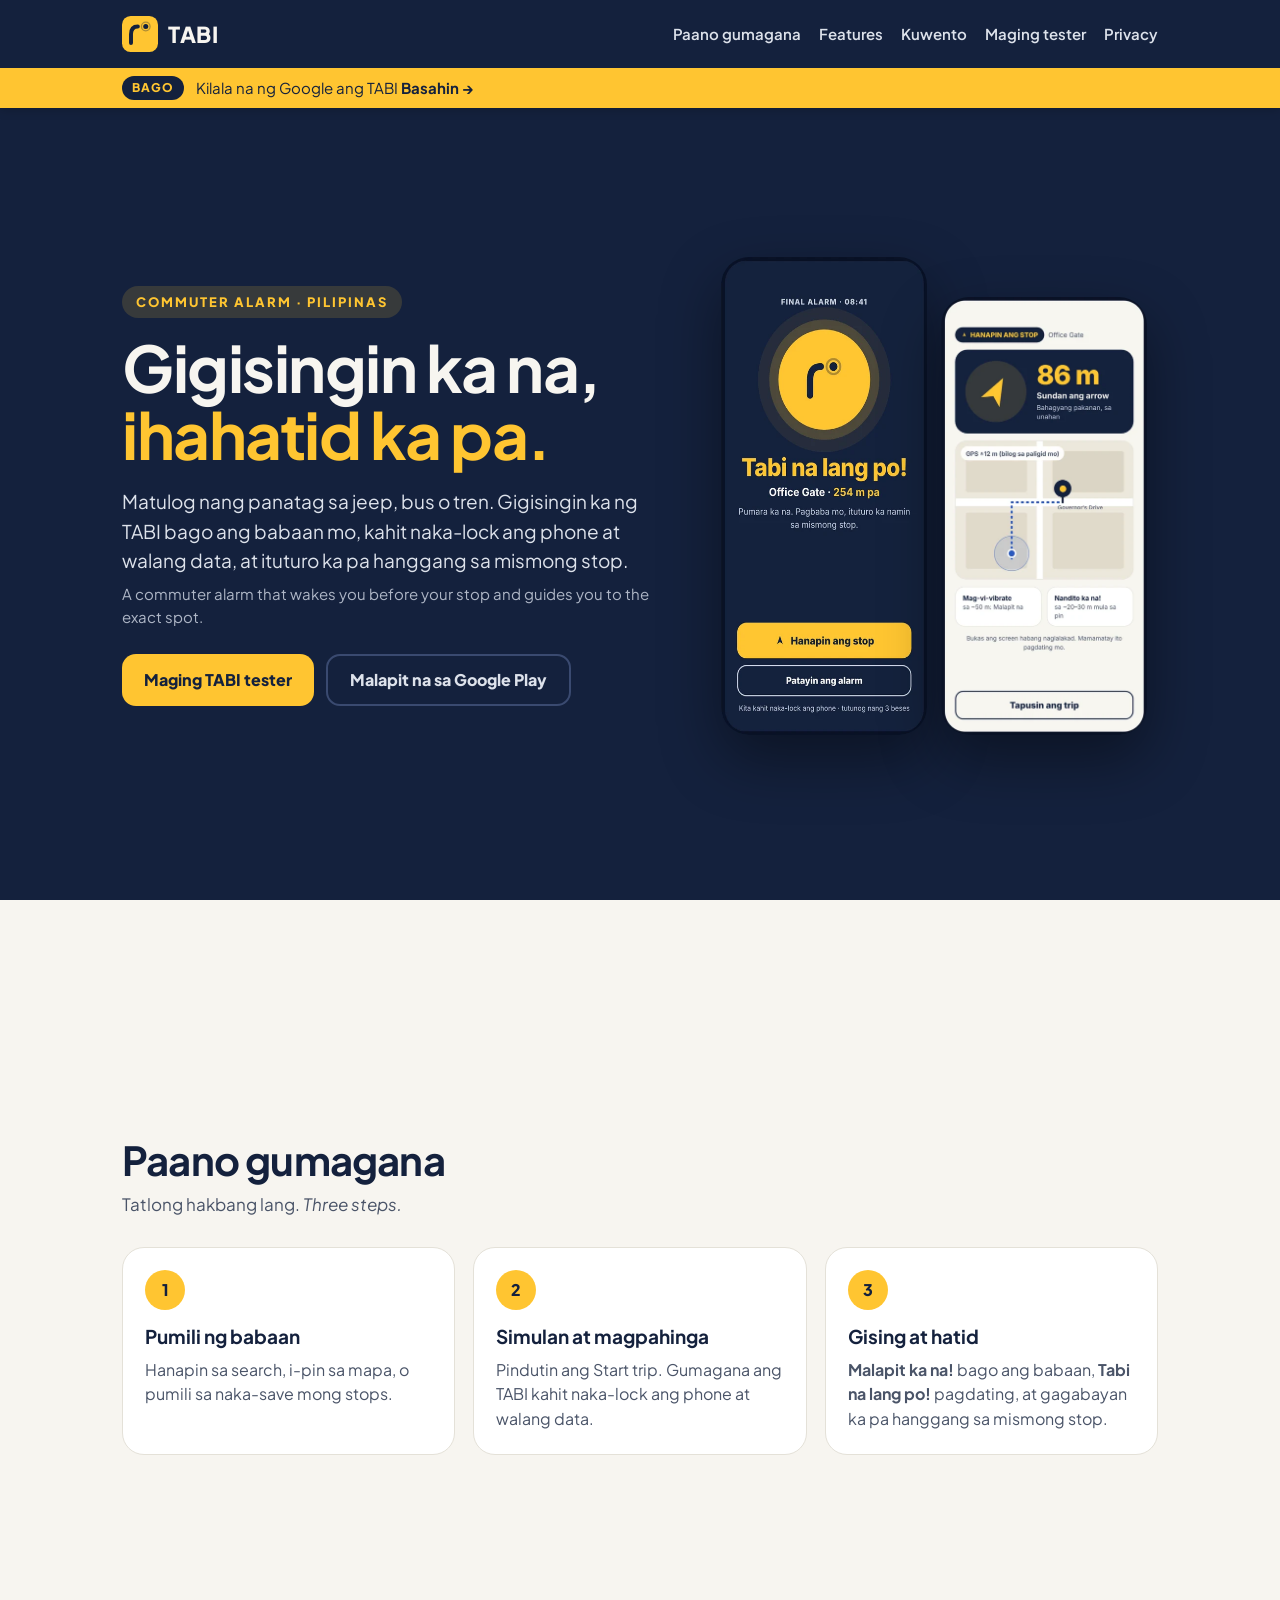
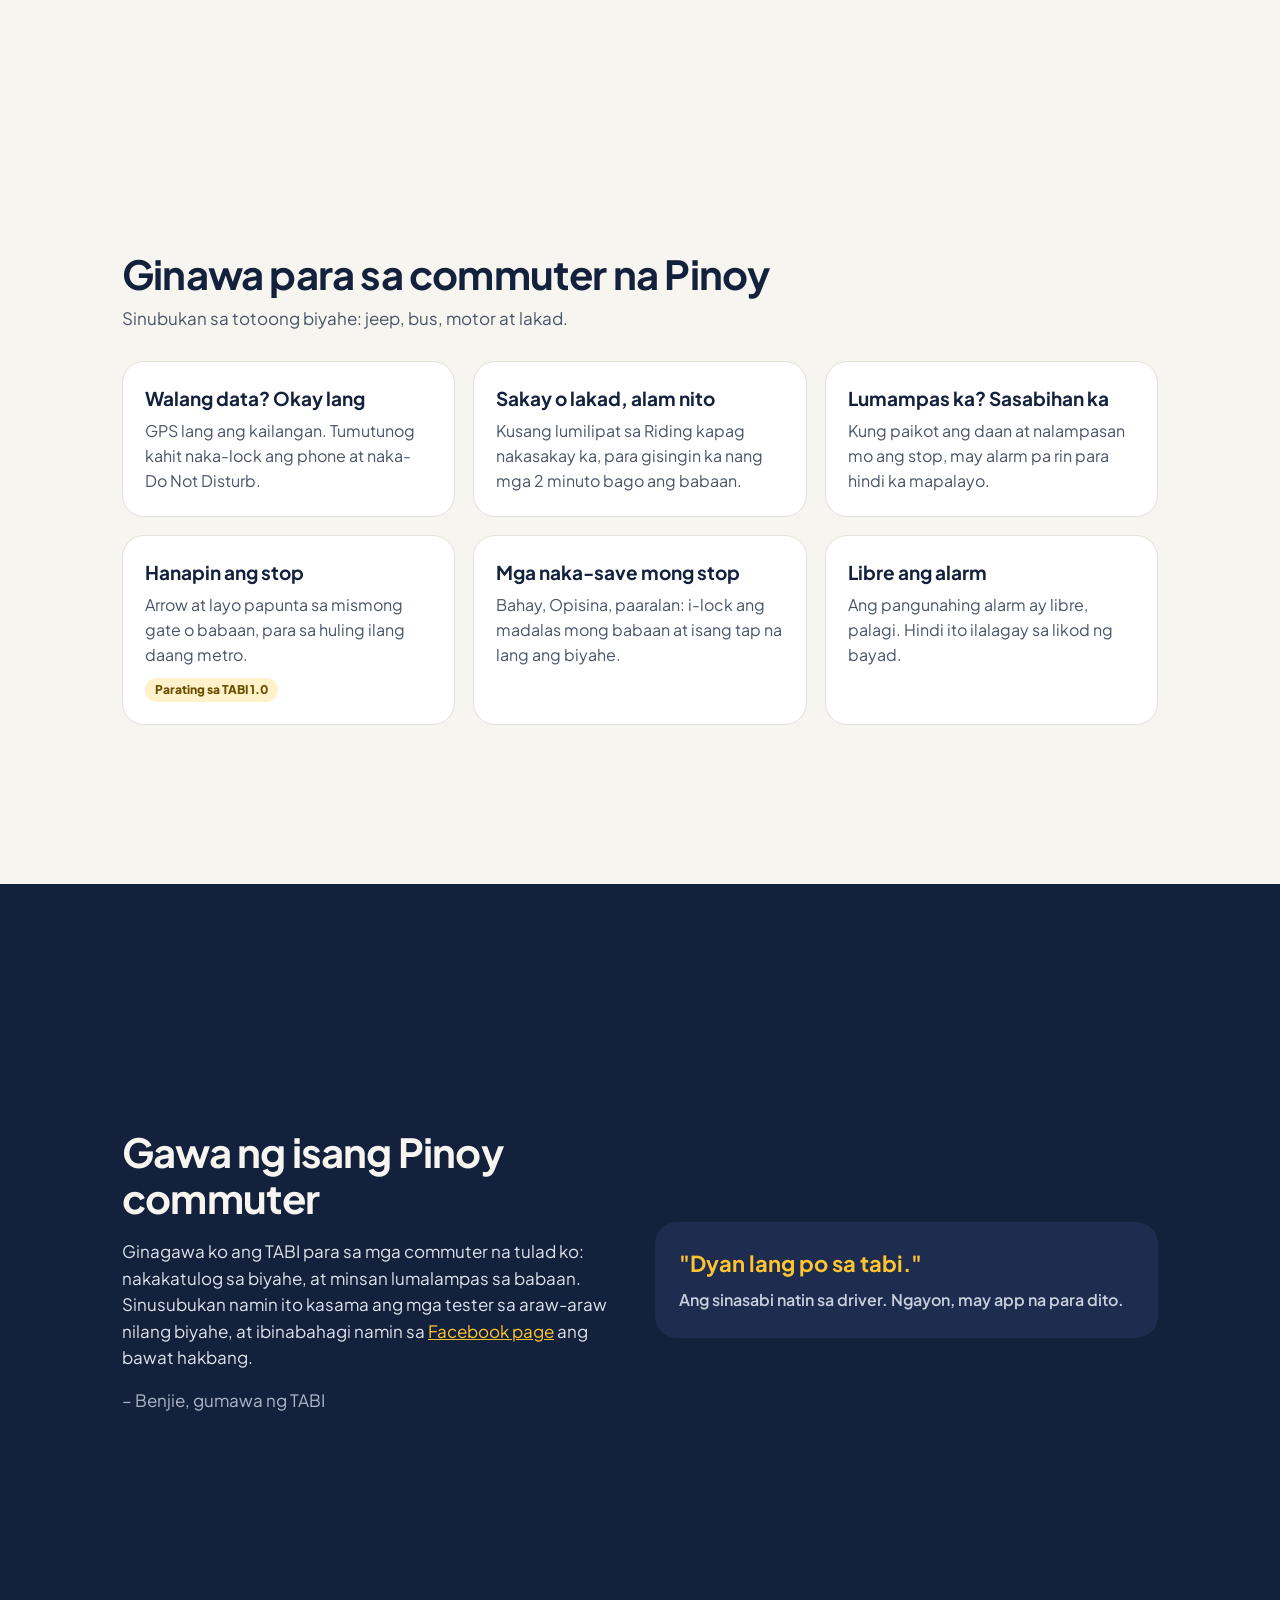
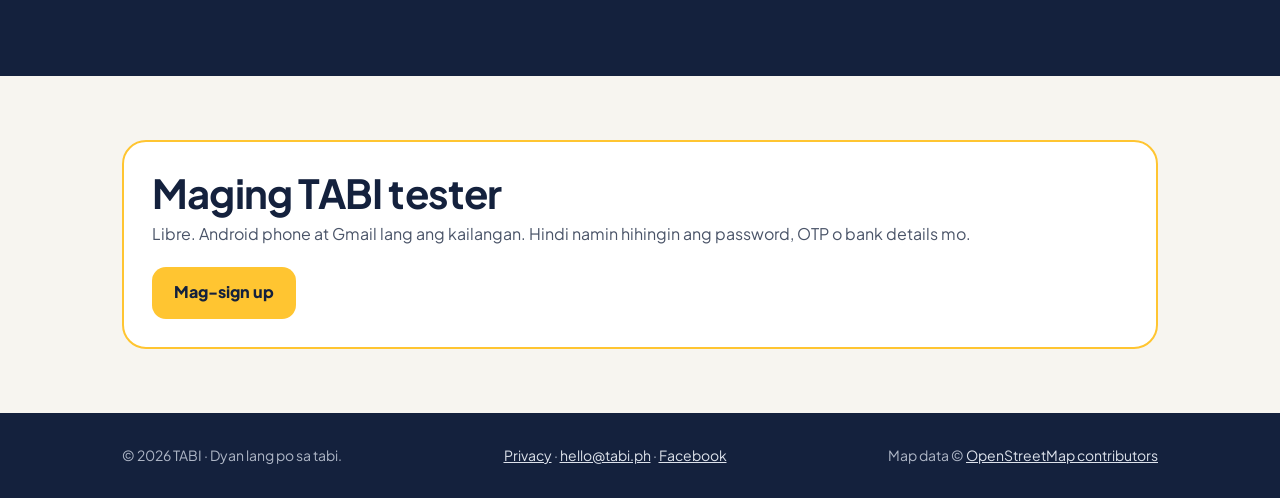
==== index.html @ 64590463 "Add files via upload" ====
<!doctype html>
<html lang="fil" class="snap">
<head>
<meta charset="utf-8">
<meta name="viewport" content="width=device-width, initial-scale=1">
<title>TABI: Gigisingin ka na, ihahatid ka pa</title>
<meta name="description" content="TABI is a commuter alarm for the Philippines. It wakes you before your stop, even with the phone locked and no data, and guides you to the exact babaan. Para sa jeep, bus, tren at lakad.">
<meta property="og:title" content="TABI: Gigisingin ka na, ihahatid ka pa">
<meta property="og:description" content="Commuter alarm para sa jeep, bus, tren at lakad. Dyan lang po sa tabi.">
<meta property="og:image" content="https://tabi.ph/img/alarm.webp">
<meta name="theme-color" content="#14213D">
<link rel="icon" href="data:image/svg+xml,%3Csvg xmlns='http://www.w3.org/2000/svg' viewBox='0 0 100 100'%3E%3Crect width='100' height='100' rx='24' fill='%23FFC531'/%3E%3Cpath d='M25 75V51C25 35 32 29 44 29' stroke='%2314213D' stroke-width='11' stroke-linecap='round' fill='none'/%3E%3Ccircle cx='66' cy='29' r='7' fill='%2314213D'/%3E%3C/svg%3E">
<link rel="preconnect" href="https://fonts.googleapis.com">
<link rel="stylesheet" href="https://fonts.googleapis.com/css2?family=Plus+Jakarta+Sans:wght@400;600;700;800&display=swap">
<link rel="stylesheet" href="style.css">
</head>
<body>

<header class="nav">
  <div class="wrap">
    <a class="brand" href="./">
      <svg viewBox="0 0 100 100" aria-hidden="true"><rect width="100" height="100" rx="24" fill="#FFC531"/><path d="M25 75V51C25 35 32 29 44 29" stroke="#14213D" stroke-width="11" stroke-linecap="round" fill="none"/><circle cx="66" cy="29" r="12" fill="none" stroke="#14213D" stroke-width="3.5" opacity=".35"/><circle cx="66" cy="29" r="7" fill="#14213D"/></svg>
      TABI
    </a>
    <nav aria-label="Main">
      <a href="#paano">Paano gumagana</a>
      <a href="#features">Features</a>
      <a href="kuwento/">Kuwento</a>
      <a href="#tester">Maging tester</a>
      <a href="privacy/">Privacy</a>
    </nav>
  </div>
    <div class="billboard"><div class="wrap"><span class="bb-tag">Bago</span><a id="bb-link" href="kuwento/#2026-11-12"><span id="bb-text">Kilala na ng Google ang TABI</span> <strong>Basahin →</strong></a></div></div>
</header>

<main>
  <section class="hero">
    <div class="wrap">
      <div>
        <span class="pill">COMMUTER ALARM · PILIPINAS</span>
        <h1>Gigisingin ka na,<br><span>ihahatid ka pa.</span></h1>
        <p class="lead">Matulog nang panatag sa jeep, bus o tren. Gigisingin ka ng TABI bago ang babaan mo, kahit naka-lock ang phone at walang data, at ituturo ka pa hanggang sa mismong stop.
          <span class="en">A commuter alarm that wakes you before your stop and guides you to the exact spot.</span></p>
        <div class="cta">
          <a class="btn primary" href="https://forms.gle/2W7G9WUZE3vAwLQt9">Maging TABI tester</a>
          <span class="btn ghost" aria-disabled="true">Malapit na sa Google Play</span>
        </div>
      </div>
      <div class="phones">
        <img src="img/alarm.webp" alt="TABI final alarm screen: Tabi na lang po! Office Gate, 254 m pa" width="420" height="910">
        <img src="img/hanapin.webp" alt="TABI Hanapin ang stop screen: an arrow and 86 m to the stop" width="420" height="910">
      </div>
    </div>
  </section>

  <section id="paano">
    <div class="wrap">
      <h2>Paano gumagana</h2>
      <p class="sub">Tatlong hakbang lang. <em>Three steps.</em></p>
      <div class="steps">
        <div class="card"><div class="num">1</div><h3>Pumili ng babaan</h3><p>Hanapin sa search, i-pin sa mapa, o pumili sa naka-save mong stops.</p></div>
        <div class="card"><div class="num">2</div><h3>Simulan at magpahinga</h3><p>Pindutin ang Start trip. Gumagana ang TABI kahit naka-lock ang phone at walang data.</p></div>
        <div class="card"><div class="num">3</div><h3>Gising at hatid</h3><p><strong>Malapit ka na!</strong> bago ang babaan, <strong>Tabi na lang po!</strong> pagdating, at gagabayan ka pa hanggang sa mismong stop.</p></div>
      </div>
    </div>
  </section>

  <section id="features" style="padding-top:0">
    <div class="wrap">
      <h2>Ginawa para sa commuter na Pinoy</h2>
      <p class="sub">Sinubukan sa totoong biyahe: jeep, bus, motor at lakad.</p>
      <div class="feats">
        <div class="card"><h3>Walang data? Okay lang</h3><p>GPS lang ang kailangan. Tumutunog kahit naka-lock ang phone at naka-Do Not Disturb.</p></div>
        <div class="card"><h3>Sakay o lakad, alam nito</h3><p>Kusang lumilipat sa Riding kapag nakasakay ka, para gisingin ka nang mga 2 minuto bago ang babaan.</p></div>
        <div class="card"><h3>Lumampas ka? Sasabihan ka</h3><p>Kung paikot ang daan at nalampasan mo ang stop, may alarm pa rin para hindi ka mapalayo.</p></div>
        <div class="card"><h3>Hanapin ang stop</h3><p>Arrow at layo papunta sa mismong gate o babaan, para sa huling ilang daang metro.</p><span class="tag">Parating sa TABI 1.0</span></div>
        <div class="card"><h3>Mga naka-save mong stop</h3><p>Bahay, Opisina, paaralan: i-lock ang madalas mong babaan at isang tap na lang ang biyahe.</p></div>
        <div class="card"><h3>Libre ang alarm</h3><p>Ang pangunahing alarm ay libre, palagi. Hindi ito ilalagay sa likod ng bayad.</p></div>
      </div>
    </div>
  </section>

  <section class="band">
    <div class="wrap story">
      <div>
        <h2>Gawa ng isang Pinoy commuter</h2>
        <p>Ginagawa ko ang TABI para sa mga commuter na tulad ko: nakakatulog sa biyahe, at minsan lumalampas sa babaan. Sinusubukan namin ito kasama ang mga tester sa araw-araw nilang biyahe, at ibinabahagi namin sa <a href="https://www.facebook.com/profile.php?id=61596019177519" style="color:#FFC531">Facebook page</a> ang bawat hakbang.</p>
        <p style="color:#AEB6C6">– Benjie, gumawa ng TABI</p>
      </div>
      <div class="quote">"Dyan lang po sa tabi."<br><span style="font-size:16px;color:#C9CFDB;font-weight:600">Ang sinasabi natin sa driver. Ngayon, may app na para dito.</span></div>
    </div>
  </section>

  <section id="tester">
    <div class="wrap">
      <div class="tester">
        <div>
          <h2 style="margin:0">Maging TABI tester</h2>
          <p>Libre. Android phone at Gmail lang ang kailangan. Hindi namin hihingin ang password, OTP o bank details mo.</p>
        </div>
        <a class="btn primary" href="https://forms.gle/2W7G9WUZE3vAwLQt9">Mag-sign up</a>
      </div>
    </div>
  </section>
</main>

<footer>
  <div class="wrap">
    <div>© 2026 TABI · Dyan lang po sa tabi.</div>
    <div><a href="privacy/">Privacy</a> · <a href="mailto:hello@tabi.ph">hello@tabi.ph</a> · <a href="https://www.facebook.com/profile.php?id=61596019177519">Facebook</a></div>
    <div>Map data © <a href="https://www.openstreetmap.org/copyright">OpenStreetMap contributors</a></div>
  </div>
</footer>
<script src="bb.js"></script>
</body>
</html>
---- style.css ----
:root{--navy:#14213D;--navy2:#1D2C4F;--yellow:#FFC531;--paper:#F7F5F0;--ink:#14213D;--muted:#4A5468;--line:#E4E1D8}
*{box-sizing:border-box}
html{scroll-behavior:smooth}
body{margin:0;font-family:'Plus Jakarta Sans',Inter,system-ui,sans-serif;color:var(--ink);background:var(--paper);line-height:1.55}
a{color:inherit}
.wrap{max-width:1080px;margin:0 auto;padding:0 22px}
.nav{background:var(--navy);color:var(--paper);position:sticky;top:0;z-index:10;box-shadow:0 2px 10px rgba(0,0,0,.18)}

.nav .wrap{display:flex;align-items:center;justify-content:space-between;gap:16px;min-height:68px;flex-wrap:wrap}
.brand{display:flex;align-items:center;gap:10px;text-decoration:none;font-weight:800;font-size:22px;letter-spacing:.5px}
.brand svg{width:36px;height:36px}
.nav nav{display:flex;gap:18px;flex-wrap:wrap}
.nav nav a{text-decoration:none;font-weight:600;font-size:15px;color:#DDE2EB;padding:8px 0}
.nav nav a:hover{color:var(--yellow)}
.billboard{background:#FFC531;color:#14213D;font-size:15px}
.billboard .wrap{display:flex;align-items:center;gap:12px;min-height:44px}
.billboard a{text-decoration:none}
.bb-tag{background:#14213D;color:#FFC531;font-weight:800;font-size:12px;letter-spacing:1px;text-transform:uppercase;padding:3px 10px;border-radius:999px}
.hero{background:var(--navy);color:var(--paper);padding:48px 0 64px;overflow:hidden}
.hero .wrap{display:grid;grid-template-columns:1.1fr .9fr;gap:40px;align-items:center}
.pill{display:inline-block;padding:6px 14px;border-radius:999px;background:rgba(255,197,49,.15);color:var(--yellow);font-weight:800;font-size:13px;letter-spacing:2px}
h1{font-size:clamp(38px,6vw,64px);line-height:1.05;margin:16px 0;letter-spacing:-1.5px}
h1 span{color:var(--yellow)}
.lead{font-size:19px;color:#DDE2EB;max-width:34em}
.en{display:block;font-size:15px;color:#AEB6C6;margin-top:6px}
.cta{display:flex;gap:12px;flex-wrap:wrap;margin-top:26px}
.btn{display:inline-flex;align-items:center;justify-content:center;min-height:52px;padding:0 22px;border-radius:14px;font-weight:800;font-size:16px;text-decoration:none}
.btn.primary{background:var(--yellow);color:var(--navy)}
.btn.ghost{border:2px solid #3A4A70;color:#DDE2EB;cursor:default}
.phones{display:flex;gap:14px;justify-content:center}
.phones img{width:46%;max-width:230px;height:auto;border-radius:28px;box-shadow:0 24px 60px rgba(0,0,0,.4)}
.phones img:nth-child(2){margin-top:40px}
section{padding:64px 0}
h2{font-size:clamp(28px,4vw,40px);line-height:1.15;margin:0 0 8px;letter-spacing:-.8px}
.sub{color:var(--muted);margin:0 0 30px;font-size:17px}
.steps{display:grid;grid-template-columns:repeat(3,1fr);gap:18px}
.card{background:#fff;border:1px solid var(--line);border-radius:22px;padding:22px}
.num{width:40px;height:40px;border-radius:20px;background:var(--yellow);font-weight:800;display:flex;align-items:center;justify-content:center;margin-bottom:12px}
.card h3{margin:0 0 6px;font-size:19px}
.card p{margin:0;color:var(--muted)}
.feats{display:grid;grid-template-columns:repeat(3,1fr);gap:18px}
.tag{display:inline-block;margin-top:10px;font-size:12px;font-weight:800;color:#6B4E00;background:#FFF1C9;border-radius:999px;padding:3px 10px}
.band{background:var(--navy);color:var(--paper)}
.band .sub{color:#C9CFDB}
.story{display:grid;grid-template-columns:1fr 1fr;gap:30px;align-items:center}
.story p{color:#DDE2EB;font-size:17px}
.quote{border-left:0;background:var(--navy2);border-radius:22px;padding:24px;font-size:22px;font-weight:700;color:var(--yellow)}
.tester{display:flex;justify-content:space-between;align-items:center;gap:20px;flex-wrap:wrap;background:#fff;border:2px solid var(--yellow);border-radius:24px;padding:28px}
.tester p{margin:6px 0 0;color:var(--muted)}
footer{background:var(--navy);color:#AEB6C6;padding:32px 0;font-size:14px}
footer .wrap{display:flex;justify-content:space-between;gap:16px;flex-wrap:wrap}
footer a{color:#DDE2EB}
.doc{max-width:760px;margin:0 auto;padding:48px 22px 64px}
.doc h1{font-size:clamp(32px,5vw,44px);color:var(--ink)}
.doc h2{font-size:24px;margin-top:34px}
.doc p,.doc li{color:#2B3550;font-size:16.5px}
.doc .meta{color:var(--muted)}
.box{background:#fff;border:1px solid var(--line);border-radius:18px;padding:18px 20px}
@media (max-width:820px){
 .hero .wrap,.story{grid-template-columns:1fr}
 .steps,.feats{grid-template-columns:1fr}
 .phones img{width:44%}
}
/* Desktop: each section fills the screen and snaps into place; phones keep the normal long scroll */
@media (min-width:900px) and (min-height:640px){
 html.snap{scroll-snap-type:y proximity}
 main>section{min-height:calc(100vh - var(--hdr,68px));display:flex;align-items:center;scroll-snap-align:start;padding:48px 0}
 main>section>.wrap{width:100%}
 #features{padding-top:48px!important}
 #tester{min-height:0;padding:64px 0}
 html.snap footer{scroll-snap-align:end}
}
@media (max-width:820px){
 .nav .wrap{min-height:0;padding-top:10px;padding-bottom:4px;gap:6px}
 .nav nav{width:100%;flex-wrap:nowrap;overflow-x:auto;gap:16px}
 .nav nav a{font-size:14px;white-space:nowrap;padding:6px 0}
}
.nav .billboard .wrap{justify-content:flex-start;flex-wrap:nowrap;min-height:40px;padding-top:0;padding-bottom:0;gap:12px}
.nav .billboard a{color:#14213D}
#list li{scroll-margin-top:16px}
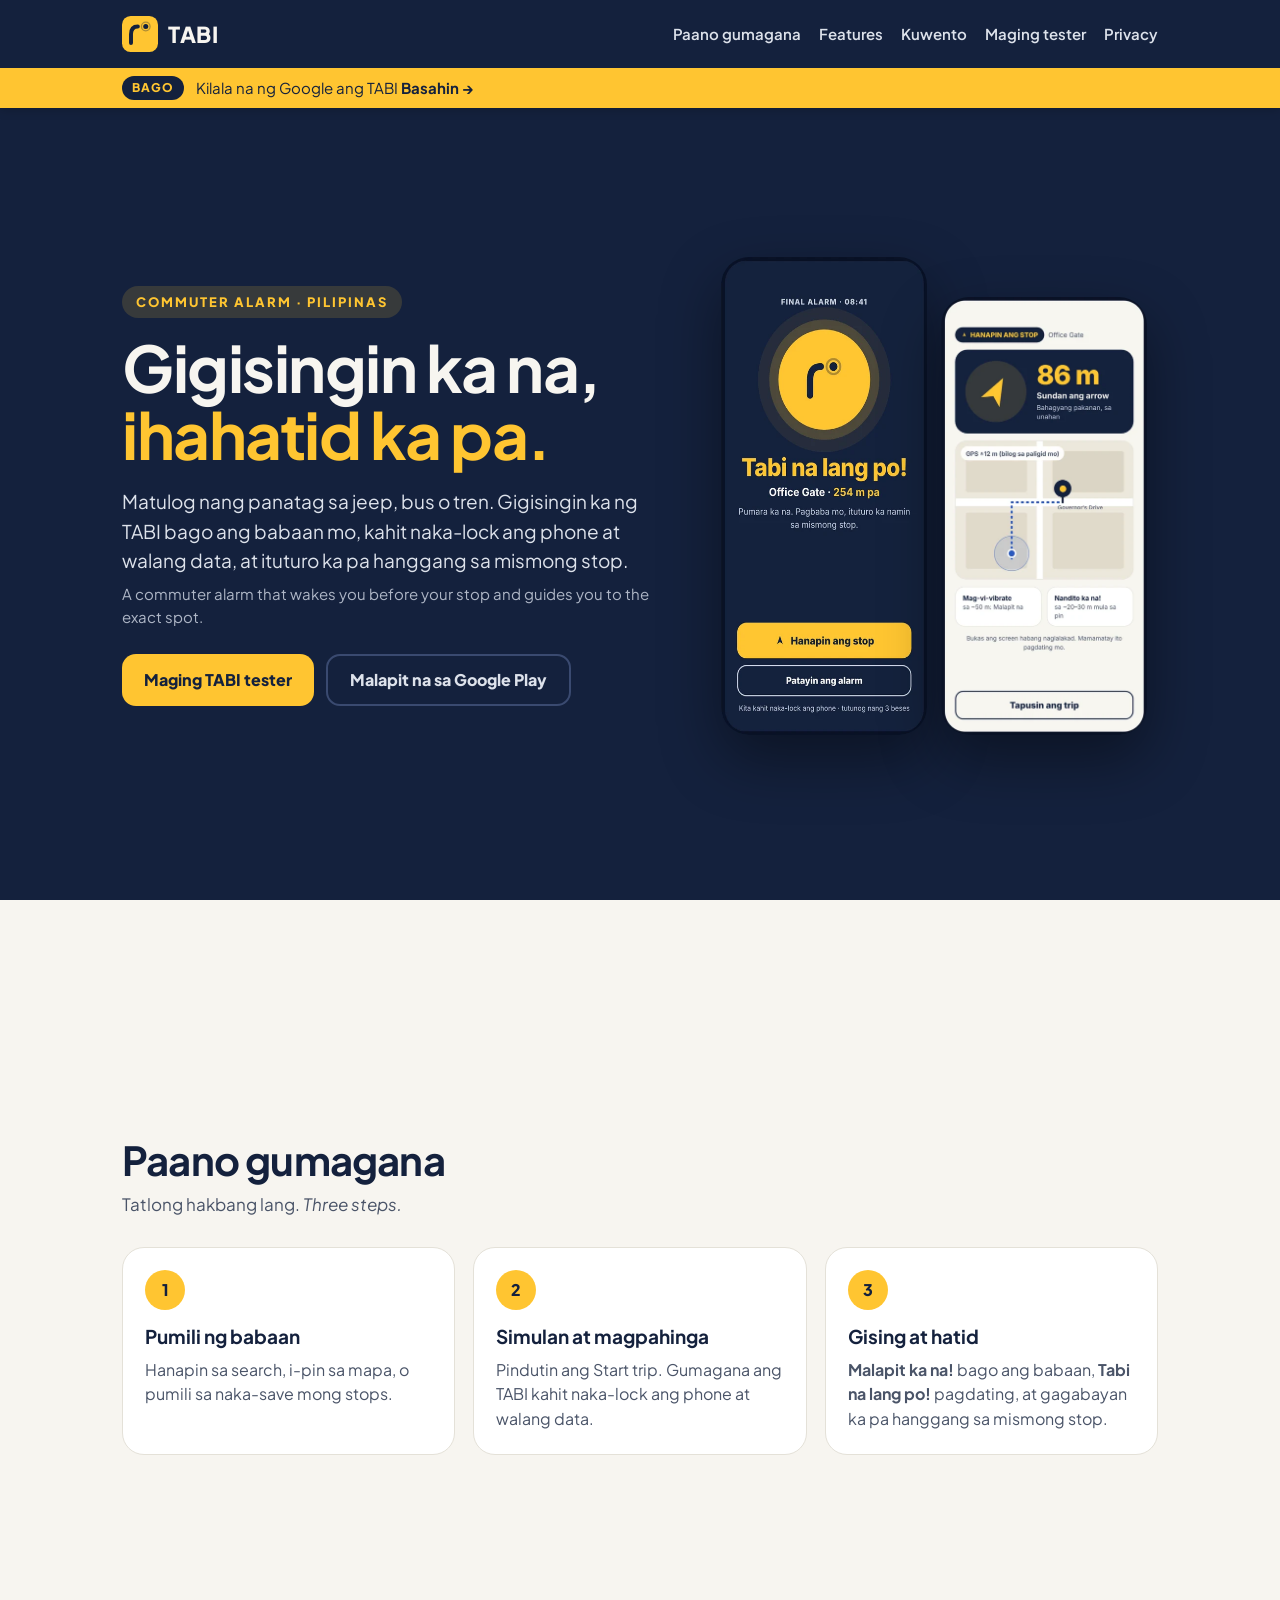
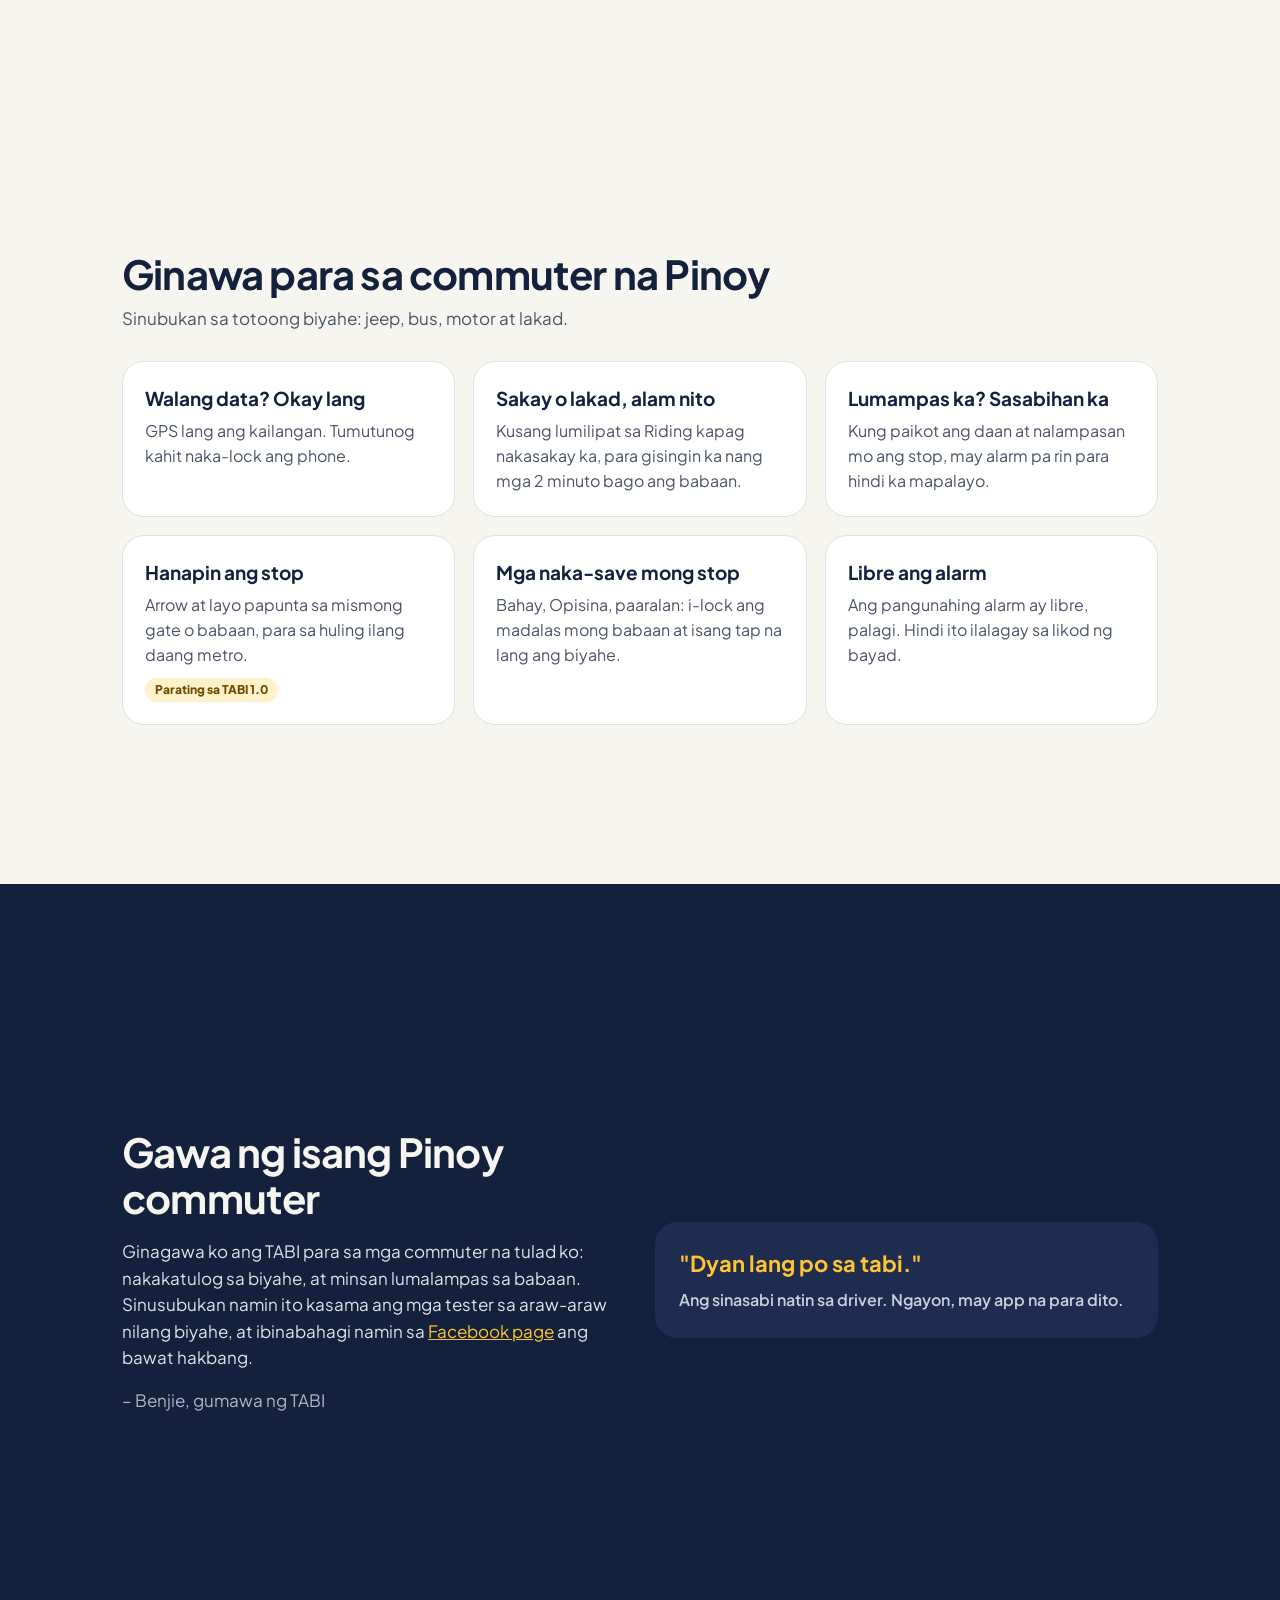
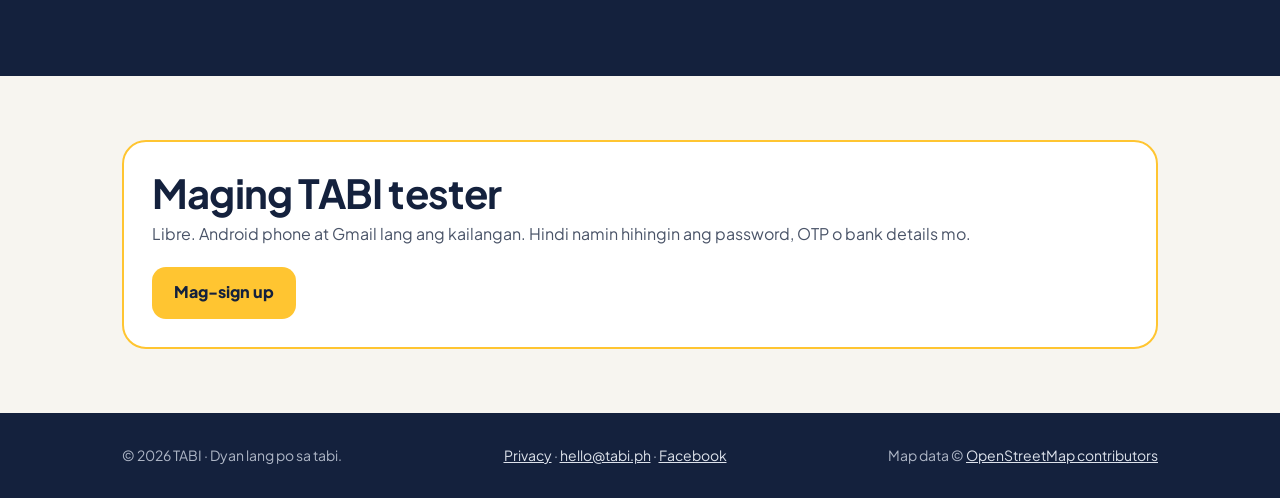
==== commit fb3237b4: "Update index.html" ====
--- a/index.html
+++ b/index.html
@@ -2,6 +2,7 @@
 <html lang="fil" class="snap">
 <head>
 <meta charset="utf-8">
+<meta name="google" content="notranslate">
 <meta name="viewport" content="width=device-width, initial-scale=1">
 <title>TABI: Gigisingin ka na, ihahatid ka pa</title>
 <meta name="description" content="TABI is a commuter alarm for the Philippines. It wakes you before your stop, even with the phone locked and no data, and guides you to the exact babaan. Para sa jeep, bus, tren at lakad.">
@@ -70,7 +71,7 @@
       <h2>Ginawa para sa commuter na Pinoy</h2>
       <p class="sub">Sinubukan sa totoong biyahe: jeep, bus, motor at lakad.</p>
       <div class="feats">
-        <div class="card"><h3>Walang data? Okay lang</h3><p>GPS lang ang kailangan. Tumutunog kahit naka-lock ang phone at naka-Do Not Disturb.</p></div>
+        <div class="card"><h3>Walang data? Okay lang</h3><p>GPS lang ang kailangan. Tumutunog kahit naka-lock ang phone.</p></div>
         <div class="card"><h3>Sakay o lakad, alam nito</h3><p>Kusang lumilipat sa Riding kapag nakasakay ka, para gisingin ka nang mga 2 minuto bago ang babaan.</p></div>
         <div class="card"><h3>Lumampas ka? Sasabihan ka</h3><p>Kung paikot ang daan at nalampasan mo ang stop, may alarm pa rin para hindi ka mapalayo.</p></div>
         <div class="card"><h3>Hanapin ang stop</h3><p>Arrow at layo papunta sa mismong gate o babaan, para sa huling ilang daang metro.</p><span class="tag">Parating sa TABI 1.0</span></div>
@@ -112,5 +113,6 @@
   </div>
 </footer>
 <script src="bb.js"></script>
+<!-- Cloudflare Web Analytics --><script type='module' src='https://static.cloudflareinsights.com/beacon.min.js' data-cf-beacon='{"token": "ab03f6d7e9174cfdb81362b89c117fd9"}'></script><!-- End Cloudflare Web Analytics -->
 </body>
 </html>
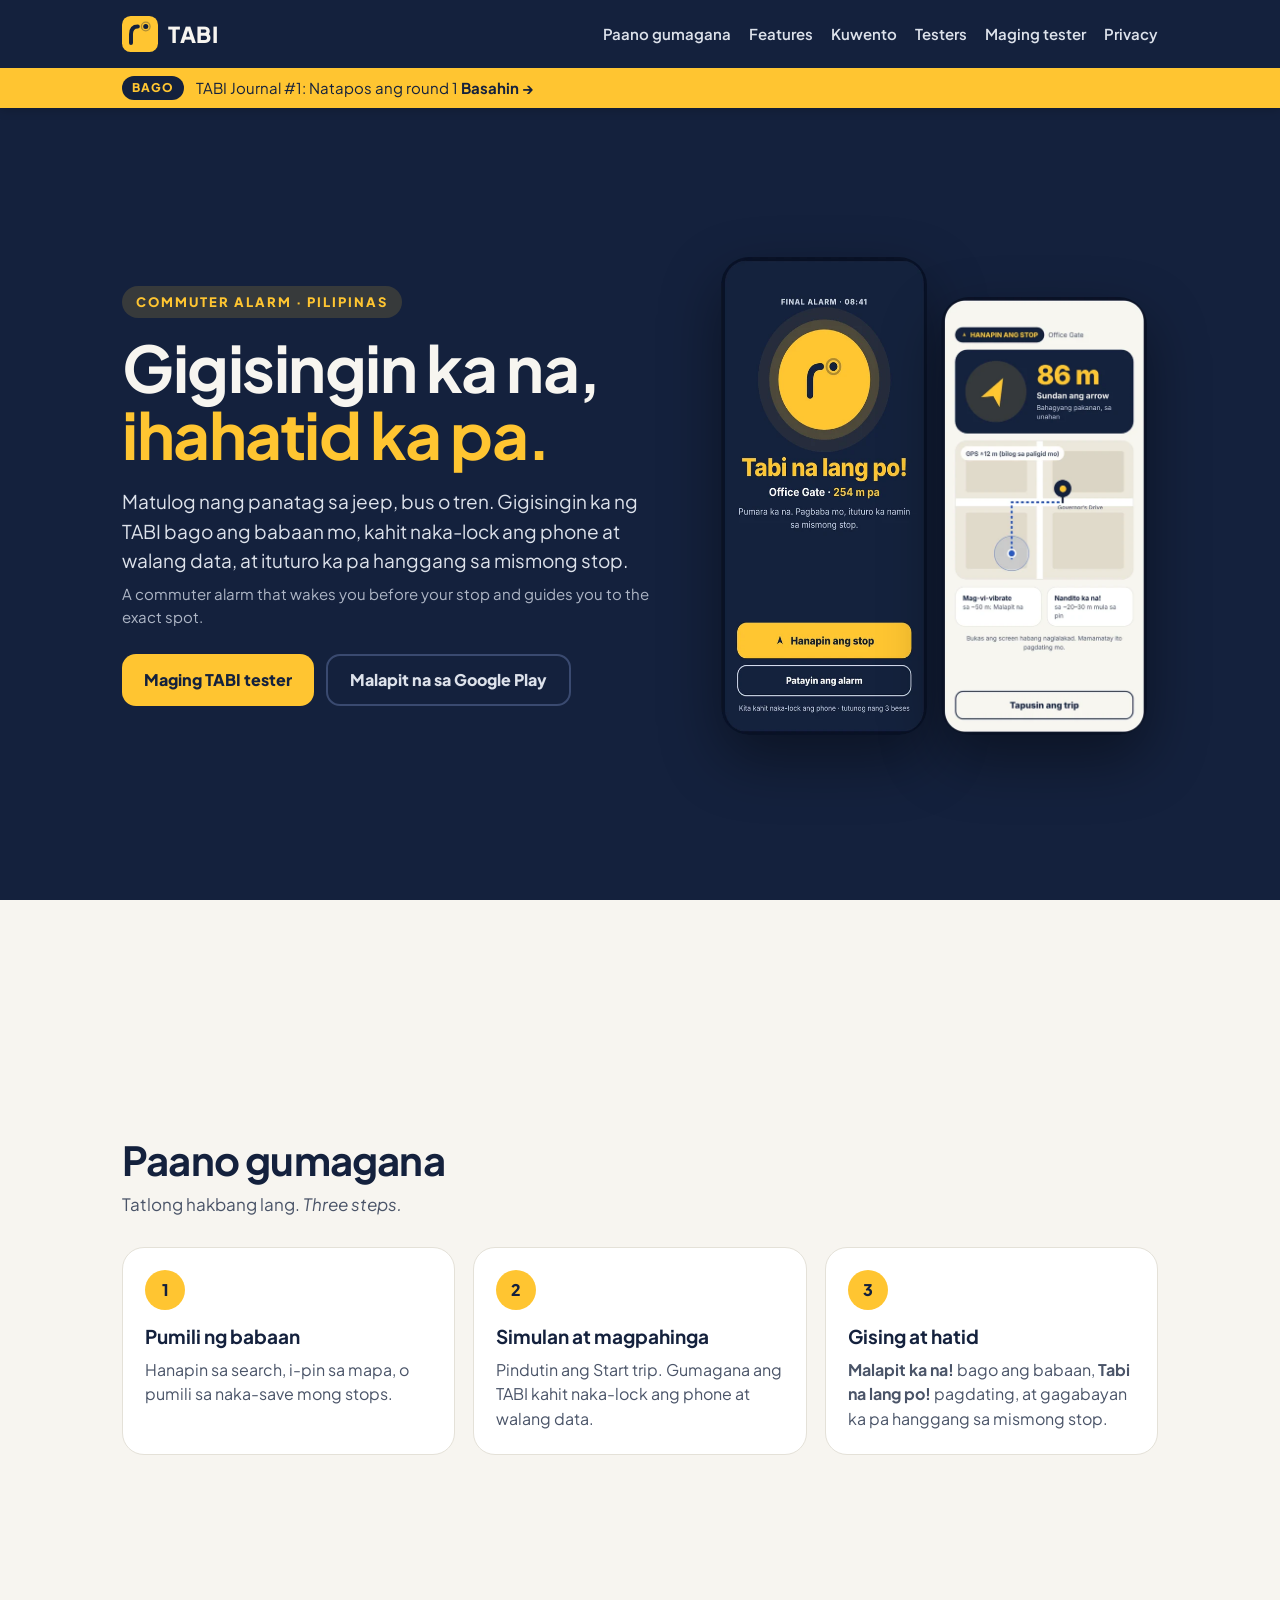
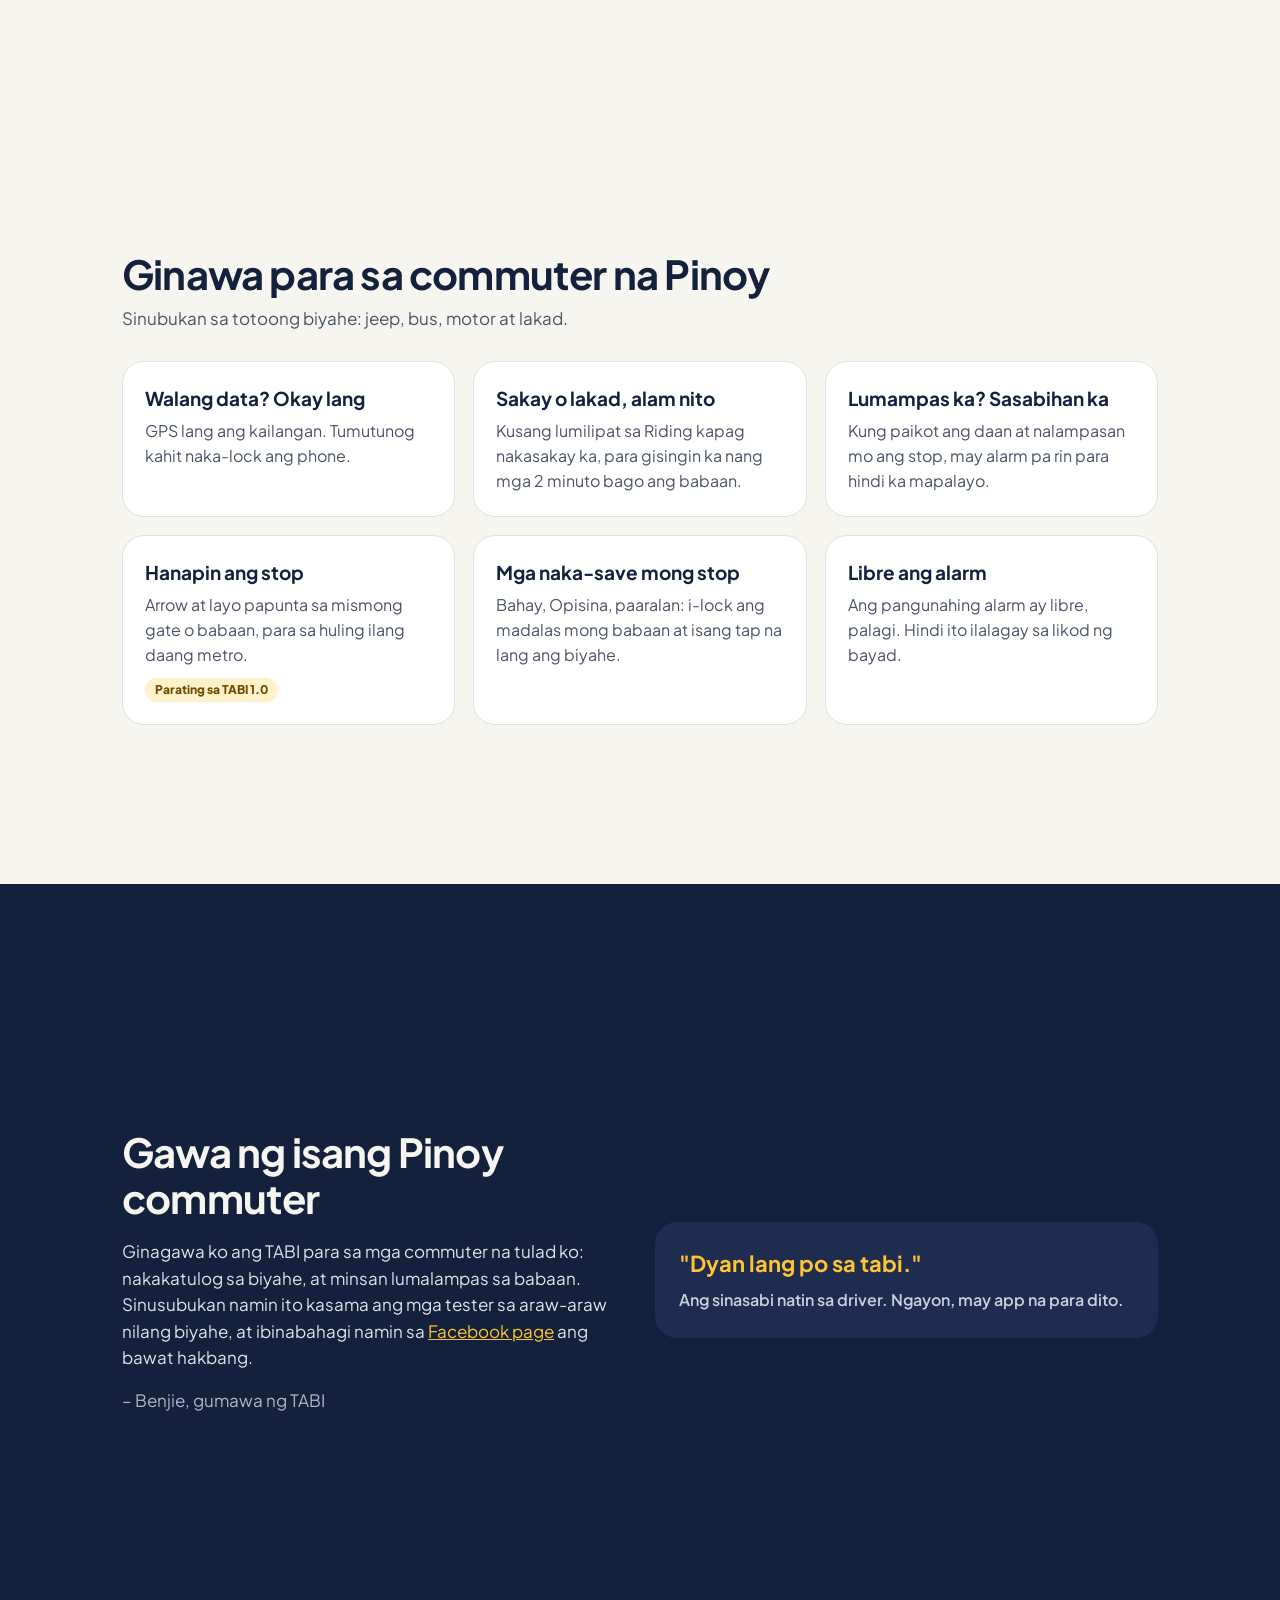
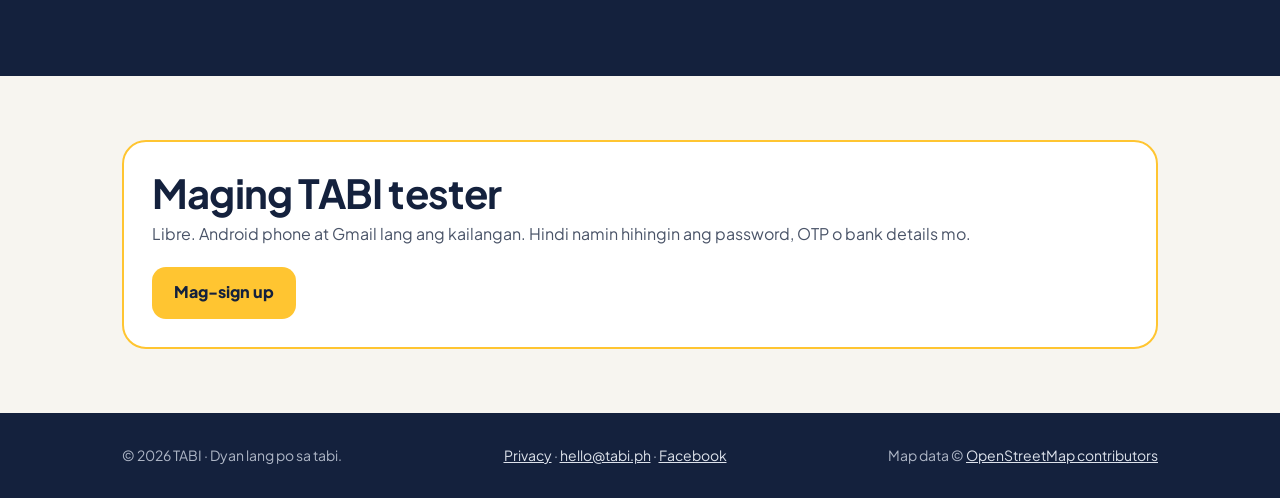
==== commit fc27b1ee: "Add Testers page + Tally board" ====
--- a/index.html
+++ b/index.html
@@ -27,6 +27,7 @@
       <a href="#paano">Paano gumagana</a>
       <a href="#features">Features</a>
       <a href="kuwento/">Kuwento</a>
+      <a href="testers/">Testers</a>
       <a href="#tester">Maging tester</a>
       <a href="privacy/">Privacy</a>
     </nav>
